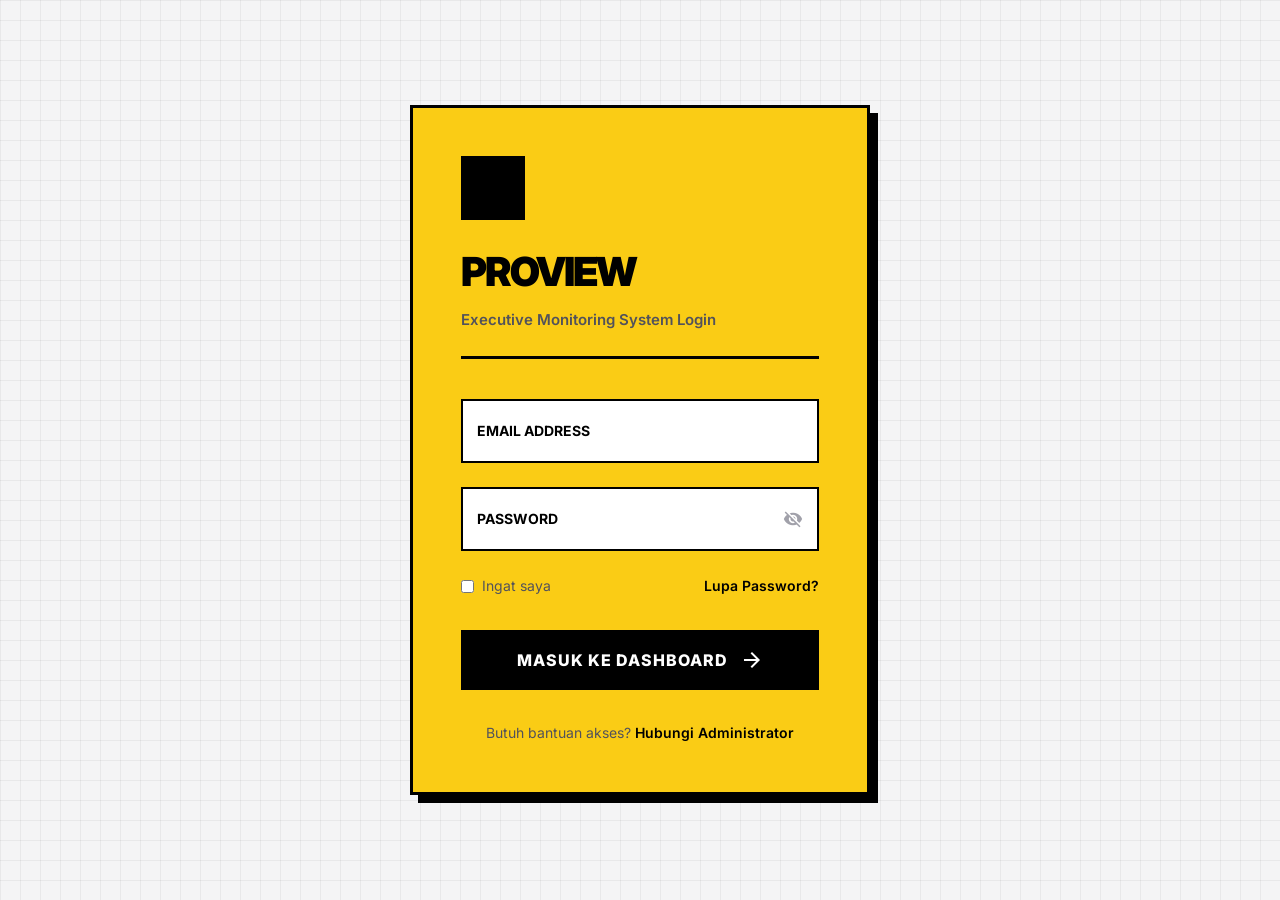
==== index.html @ 0d22e781 "Initial commit: ProView Monitoring Web App UI with Swiss Minimalist Design" ====
<!DOCTYPE html>
<html lang="id">

<head>
    <meta charset="UTF-8">
    <meta name="viewport" content="width=device-width, initial-scale=1.0">
    <title>Login - ProView Monitoring</title>
    <!-- Google Fonts & Icons -->
    <link href="https://fonts.googleapis.com/icon?family=Material+Icons" rel="stylesheet">
    <!-- Custom CSS -->
    <link rel="stylesheet" href="css/style.css">
</head>

<body class="mesh-bg">
    <div class="login-wrapper">
        <div class="login-card-glass">
            <div class="login-header">
                <div class="login-icon-box">
                    <span class="material-icons" style="font-size: 36px;">analytics</span>
                </div>
                <h1 class="login-title">ProView</h1>
                <p class="text-muted">Executive Monitoring System Login</p>
            </div>

            <form id="loginForm" onsubmit="handleLogin(event)">
                <div class="form-floating">
                    <input type="email" id="email" class="form-control" placeholder=" " required>
                    <label for="email">Email Address</label>
                </div>

                <div class="form-floating">
                    <input type="password" id="password" class="form-control" placeholder=" " required>
                    <label for="password">Password</label>
                    <span class="material-icons" style="position: absolute; right: 16px; top: 50%; transform: translateY(-50%); color: var(--text-light); cursor: pointer; font-size: 20px;">visibility_off</span>
                </div>

                <div style="display: flex; justify-content: space-between; align-items: center; margin-bottom: 32px;">
                    <label style="display: flex; align-items: center; gap: 8px; font-size: 14px; color: var(--text-muted); cursor: pointer;">
                        <input type="checkbox" style="accent-color: var(--primary-color);"> Ingat saya
                    </label>
                    <a href="#" style="color: var(--primary-color); font-size: 14px; font-weight: 600;">Lupa Password?</a>
                </div>

                <button type="submit" class="btn-primary">
                    Masuk ke Dashboard
                    <span class="material-icons">arrow_forward</span>
                </button>
            </form>

            <div style="margin-top: 32px; text-align: center; font-size: 14px; color: var(--text-muted);">
                Butuh bantuan akses? <a href="#" style="color: var(--primary-color); font-weight: 600;">Hubungi Administrator</a>
            </div>
        </div>
    </div>

    <script>
        function handleLogin(event) {
            event.preventDefault();
            const button = event.target.querySelector('button');
            const originalText = button.innerHTML;
            
            button.disabled = true;
            button.innerHTML = '<span class="material-icons" style="animation: spin 1s linear infinite;">sync</span> Autentikasi...';
            
            setTimeout(() => {
                window.location.href = 'dashboard.html';
            }, 1200);
        }
    </script>

    <style>
        @keyframes spin {
            from { transform: rotate(0deg); }
            to { transform: rotate(360deg); }
        }
    </style>
</body>

</html>
---- css/style.css ----
/* ProView Monitoring Web App - Swiss Minimalist / Brutalist Design System */
@import url('https://fonts.googleapis.com/css2?family=Inter:wght@400;500;600;700;800&family=JetBrains+Mono:wght@700&display=swap');

:root {
    /* Strict Monochrome Palette with Construction Accent */
    --primary-color: #000000; /* Deep Black */
    --primary-hover: #27272A;
    --primary-light: #E4E4E7;
    --secondary-color: #FACC15; /* Stark Construction Yellow */
    
    /* Functional Colors - High Contrast */
    --success: #16A34A;
    --warning: #EA580C;
    --error: #DC2626;
    --info: #2563EB;

    /* Neutrals */
    --bg-body: #F4F4F5; /* Solid Light Grey */
    --bg-surface: #FFFFFF;
    --text-main: #000000;
    --text-muted: #52525B;
    --text-light: #A1A1AA;
    --border-light: #000000; /* Bold Black Borders */

    /* Brutalist Hard Shadows */
    --shadow-sm: 2px 2px 0px 0px #000000;
    --shadow-md: 4px 4px 0px 0px #000000;
    --shadow-lg: 8px 8px 0px 0px #000000;

    /* Dimensions - Zero Radius for Sharpness */
    --header-height: 80px;
    --sidebar-width: 280px;
    --radius-sm: 0px;
    --radius-md: 0px;
    --radius-lg: 0px;
    --radius-xl: 0px;

    --transition-fast: 0.1s linear;
    --transition-smooth: 0.2s ease-in-out;
}

* {
    margin: 0;
    padding: 0;
    box-sizing: border-box;
}

body {
    font-family: 'Inter', sans-serif;
    background-color: var(--bg-body);
    color: var(--text-main);
    line-height: 1.6;
    -webkit-font-smoothing: antialiased;
    overflow-x: hidden;
}

h1, h2, h3, h4, h5, h6 {
    font-family: 'Inter', sans-serif;
    font-weight: 800;
    text-transform: uppercase;
    letter-spacing: -0.5px;
    color: var(--text-main);
}

a {
    text-decoration: none;
    color: inherit;
    transition: var(--transition-fast);
}

/* Blueprint Grid Background */
.mesh-bg {
    background-color: var(--bg-body);
    background-image: 
        linear-gradient(rgba(0, 0, 0, 0.05) 1px, transparent 1px),
        linear-gradient(90deg, rgba(0, 0, 0, 0.05) 1px, transparent 1px);
    background-size: 20px 20px;
    background-attachment: fixed;
}

/* --- Login Page --- */
.login-wrapper {
    min-height: 100vh;
    display: flex;
    align-items: center;
    justify-content: center;
    position: relative;
}

.login-card-glass {
    width: 100%;
    max-width: 460px;
    padding: 48px;
    background: var(--secondary-color); /* Yellow Background for Login */
    border: 3px solid #000000;
    box-shadow: var(--shadow-lg);
    z-index: 10;
}

.login-header {
    text-align: left;
    margin-bottom: 40px;
    border-bottom: 3px solid #000000;
    padding-bottom: 24px;
}

.login-icon-box {
    width: 64px;
    height: 64px;
    background: #000000;
    display: flex;
    align-items: center;
    justify-content: center;
    margin-bottom: 20px;
    color: var(--secondary-color);
}

.login-title {
    font-size: 40px;
    font-weight: 900;
    letter-spacing: -2px;
    margin-bottom: 4px;
}

.text-muted {
    color: var(--text-muted);
    font-size: 15px;
    font-weight: 600;
}

/* Form Styles */
.form-floating {
    position: relative;
    margin-bottom: 24px;
}

.form-floating input {
    width: 100%;
    height: 64px;
    padding: 28px 16px 8px;
    border: 2px solid #000000;
    background: #FFFFFF;
    font-family: 'JetBrains Mono', monospace;
    font-size: 16px;
    font-weight: 700;
    color: #000000;
    outline: none;
}

.form-floating input:focus {
    background: #FFFFFF;
    box-shadow: var(--shadow-sm);
    transform: translate(-2px, -2px);
}

.form-floating label {
    position: absolute;
    left: 16px;
    top: 50%;
    transform: translateY(-50%);
    font-size: 14px;
    font-weight: 700;
    color: #000000;
    pointer-events: none;
    transition: all 0.1s linear;
    text-transform: uppercase;
}

.form-floating input:focus ~ label,
.form-floating input:not(:placeholder-shown) ~ label {
    top: 18px;
    transform: translateY(-50%) scale(0.8);
    color: #000000;
}

.btn-primary {
    width: 100%;
    height: 60px;
    background: #000000;
    color: white;
    border: 2px solid #000000;
    font-family: 'Inter', sans-serif;
    font-weight: 800;
    text-transform: uppercase;
    font-size: 16px;
    letter-spacing: 1px;
    cursor: pointer;
    display: flex;
    align-items: center;
    justify-content: center;
    gap: 12px;
    transition: all 0.1s;
}

.btn-primary:hover {
    background: #FFFFFF;
    color: #000000;
    box-shadow: var(--shadow-sm);
    transform: translate(-2px, -2px);
}

.btn-secondary {
    background: #FFFFFF;
    color: #000000;
    border: 2px solid #000000;
    padding: 10px 20px;
    font-weight: 700;
    text-transform: uppercase;
    font-size: 12px;
    cursor: pointer;
    box-shadow: var(--shadow-sm);
    transition: all 0.1s;
}

.btn-secondary:hover {
    background: var(--secondary-color);
    transform: translate(-2px, -2px);
    box-shadow: var(--shadow-md);
}

/* --- Dashboard Layout --- */
.dashboard-layout {
    display: flex;
    min-height: 100vh;
}

.sidebar {
    width: var(--sidebar-width);
    background: #FFFFFF;
    display: flex;
    flex-direction: column;
    position: fixed;
    height: 100vh;
    z-index: 50;
    border-right: 3px solid #000000;
}

.sidebar-header {
    height: var(--header-height);
    min-height: var(--header-height);
    max-height: var(--header-height);
    display: flex;
    align-items: center;
    padding: 0 32px;
    gap: 16px;
    border-bottom: 3px solid #000000;
    background: var(--secondary-color);
}

.sidebar-logo {
    width: 40px;
    min-width: 40px;
    height: 40px;
    min-height: 40px;
    background: #000000;
    padding: 6px;
    overflow: hidden;
    display: flex;
    align-items: center;
    justify-content: center;
}

.sidebar-logo img {
    width: 100%;
    height: 100%;
    object-fit: contain;
    filter: invert(1);
}

.sidebar-header h3 {
    font-size: 24px;
    color: #000000;
    font-weight: 900;
    letter-spacing: -1px;
}

.nav-links {
    padding: 24px 16px;
    flex: 1;
    display: flex;
    flex-direction: column;
    overflow-y: auto;
}

.nav-group-label {
    padding: 0 16px;
    margin: 24px 0 12px;
    font-size: 11px;
    font-weight: 800;
    color: #000000;
    text-transform: uppercase;
    letter-spacing: 2px;
    border-bottom: 2px solid #000000;
    padding-bottom: 8px;
}

.nav-link {
    display: flex;
    align-items: center;
    gap: 12px;
    padding: 14px 20px;
    color: var(--text-muted);
    margin-bottom: 8px;
    font-weight: 700;
    font-size: 14px;
    border: 2px solid transparent;
    text-transform: uppercase;
}

.nav-link:hover {
    color: #000000;
    border: 2px solid #000000;
    background: #FFFFFF;
    box-shadow: var(--shadow-sm);
    transform: translate(-2px, -2px);
}

.nav-link.active {
    background: #000000;
    color: #FFFFFF;
    border: 2px solid #000000;
}

.nav-link.active .material-icons {
    color: var(--secondary-color);
}

.main-content {
    flex: 1;
    margin-left: var(--sidebar-width);
    min-height: 100vh;
    display: flex;
    flex-direction: column;
}

.top-navbar {
    height: var(--header-height);
    min-height: var(--header-height);
    max-height: var(--header-height);
    background: #FFFFFF;
    border-bottom: 3px solid #000000;
    position: sticky;
    top: 0;
    z-index: 100;
    display: flex;
    align-items: center;
    justify-content: space-between;
    padding: 0 40px;
}

.dashboard-padding {
    padding: 40px;
}

/* Stats Cards */
.stats-grid {
    display: grid;
    grid-template-columns: repeat(4, 1fr);
    gap: 24px;
    margin-bottom: 32px;
}

.stat-card-premium {
    background: #FFFFFF;
    padding: 24px;
    border: 3px solid #000000;
    box-shadow: var(--shadow-md);
}

.stat-card-premium:hover {
    transform: translate(-4px, -4px);
    box-shadow: var(--shadow-lg);
}

.stat-header {
    display: flex;
    justify-content: space-between;
    align-items: flex-start;
    margin-bottom: 16px;
}

.stat-icon {
    width: 48px;
    height: 48px;
    background: #000000;
    color: var(--secondary-color);
    display: flex;
    align-items: center;
    justify-content: center;
    border: 2px solid #000000;
}

.stat-val {
    font-family: 'JetBrains Mono', monospace;
    font-size: 36px;
    font-weight: 800;
    letter-spacing: -2px;
    color: #000000;
}

.stat-label {
    font-size: 13px;
    color: #000000;
    font-weight: 800;
    text-transform: uppercase;
}

/* Map & Grid Layout */
.content-grid {
    display: grid;
    grid-template-columns: 1.5fr 1fr;
    gap: 24px;
}

.card {
    background: #FFFFFF;
    border: 3px solid #000000;
    padding: 24px;
    box-shadow: var(--shadow-md);
}

.card-header {
    display: flex;
    justify-content: space-between;
    align-items: center;
    margin-bottom: 24px;
    border-bottom: 3px solid #000000;
    padding-bottom: 16px;
}

.badge {
    padding: 6px 12px;
    font-size: 11px;
    font-weight: 800;
    text-transform: uppercase;
    border: 2px solid #000000;
    background: #FFFFFF;
    color: #000000;
    box-shadow: 2px 2px 0px 0px #000000;
}

.badge.success { background: var(--success); color: white; }
.badge.warning { background: var(--warning); color: black; }
.badge.error { background: var(--error); color: white; }
.badge.info { background: var(--info); color: white; }

/* Tables */
table {
    width: 100%;
    border-collapse: collapse;
}

th {
    padding: 16px 24px;
    font-size: 12px;
    font-weight: 800;
    color: #000000;
    text-transform: uppercase;
    border-bottom: 3px solid #000000;
    background: var(--primary-light);
}

td {
    padding: 20px 24px;
    font-size: 14px;
    border-bottom: 2px solid #E4E4E7;
    color: #000000;
}

tr:hover td {
    background: #F4F4F5;
}

/* Icons */
.material-icons {
    font-family: 'Material Icons';
    font-weight: normal;
    font-style: normal;
    font-size: 24px;
    display: inline-block;
    line-height: 1;
    text-transform: none;
    letter-spacing: normal;
    word-wrap: normal;
    white-space: nowrap;
    direction: ltr;
    -webkit-font-smoothing: antialiased;
    text-rendering: optimizeLegibility;
    -moz-osx-font-smoothing: grayscale;
    font-feature-settings: 'liga';
}
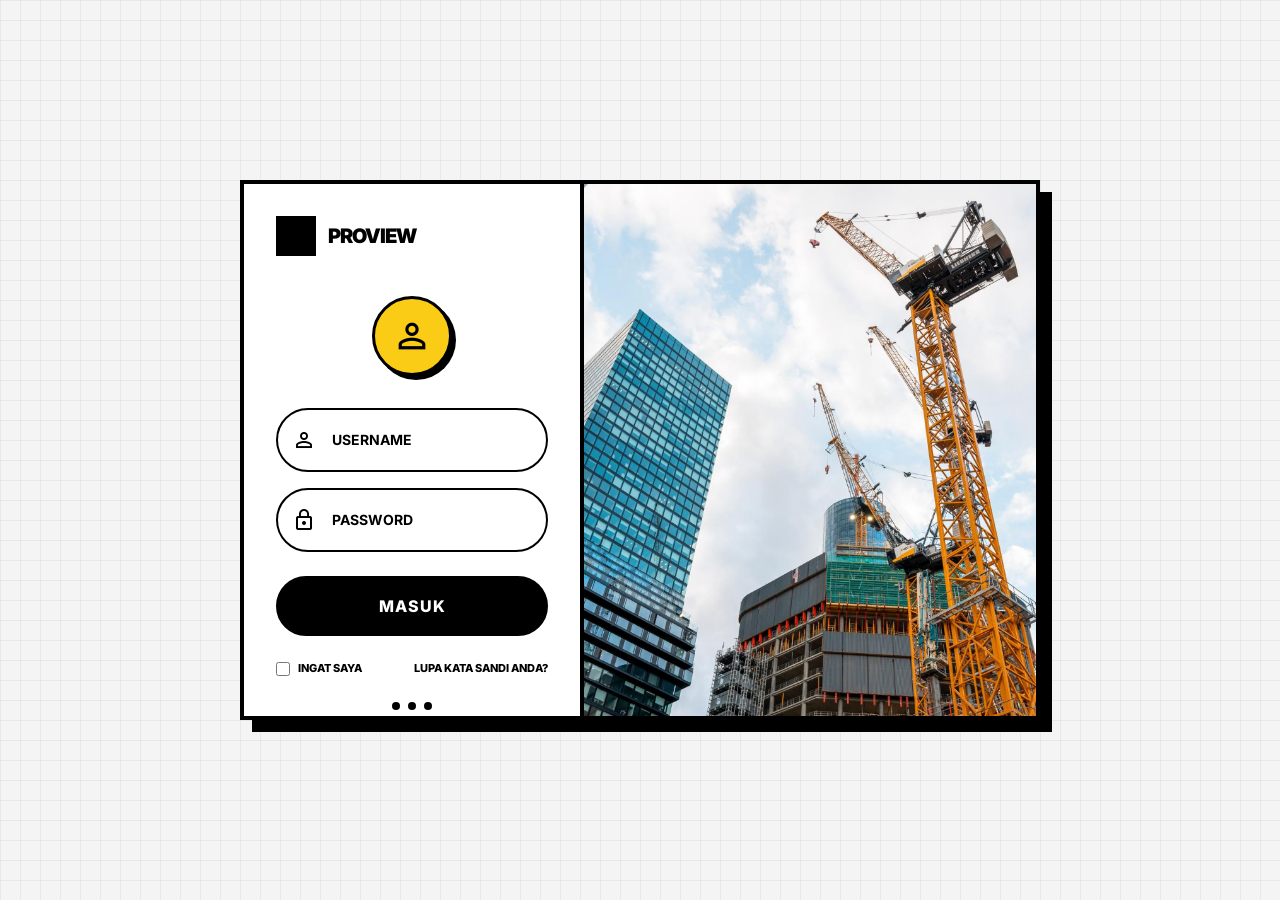
==== commit 7d1e76ab: "feat: complete indonesian localization and add vendor performance module" ====
--- a/index.html
+++ b/index.html
@@ -12,43 +12,75 @@
 </head>
 
 <body class="mesh-bg">
-    <div class="login-wrapper">
-        <div class="login-card-glass">
-            <div class="login-header">
-                <div class="login-icon-box">
-                    <span class="material-icons" style="font-size: 36px;">analytics</span>
+    <div class="login-wrapper" style="padding: 24px;">
+        <div class="split-login-container">
+            <!-- Left Side: Login Form -->
+            <div class="split-login-left">
+                <!-- Logo -->
+                <div style="display: flex; align-items: center; gap: 12px; margin-bottom: 40px;">
+                    <div class="login-icon-box" style="width: 40px; height: 40px; margin-bottom: 0;">
+                        <span class="material-icons" style="font-size: 24px;">analytics</span>
+                    </div>
+                    <span
+                        style="font-weight: 900; font-size: 20px; letter-spacing: -1px; text-transform: uppercase;">ProView</span>
                 </div>
-                <h1 class="login-title">ProView</h1>
-                <p class="text-muted">Executive Monitoring System Login</p>
+
+                <!-- Avatar Icon -->
+                <div style="display: flex; justify-content: center; margin-bottom: 32px;">
+                    <div
+                        style="width: 80px; height: 80px; border: 3px solid #000000; border-radius: 50%; display: flex; align-items: center; justify-content: center; background: var(--secondary-color); box-shadow: 4px 4px 0px 0px #000000;">
+                        <span class="material-icons" style="font-size: 40px; color: #000000;">person_outline</span>
+                    </div>
+                </div>
+
+                <form id="loginForm" onsubmit="handleLogin(event)"
+                    style="flex: 1; display: flex; flex-direction: column; justify-content: center;">
+                    <div class="form-floating" style="margin-bottom: 16px;">
+                        <span class="material-icons"
+                            style="position: absolute; left: 16px; top: 50%; transform: translateY(-50%); z-index: 10;">person_outline</span>
+                        <input type="text" id="username" class="form-control" placeholder=" " required
+                            style="padding-left: 56px; border-radius: 40px;">
+                        <label for="username" style="left: 56px;">USERNAME</label>
+                    </div>
+
+                    <div class="form-floating" style="margin-bottom: 24px;">
+                        <span class="material-icons"
+                            style="position: absolute; left: 16px; top: 50%; transform: translateY(-50%); z-index: 10;">lock_outline</span>
+                        <input type="password" id="password" class="form-control" placeholder=" " required
+                            style="padding-left: 56px; border-radius: 40px;">
+                        <label for="password" style="left: 56px;">PASSWORD</label>
+                    </div>
+
+                    <button type="submit" class="btn-primary" style="margin-bottom: 24px; border-radius: 40px;">
+                        MASUK
+                    </button>
+
+                    <div
+                        style="display: flex; justify-content: space-between; align-items: center; margin-bottom: 24px;">
+                        <label
+                            style="display: flex; align-items: center; gap: 8px; font-size: 11px; font-weight: 800; color: #000000; cursor: pointer; text-transform: uppercase;">
+                            <input type="checkbox"
+                                style="accent-color: #000000; width: 14px; height: 14px; border: 2px solid #000000;">
+                            Ingat saya
+                        </label>
+                        <a href="#"
+                            style="color: #000000; font-size: 11px; font-weight: 800; text-decoration: none; text-transform: uppercase;">Lupa
+                            kata sandi Anda?</a>
+                    </div>
+                </form>
+
+                <!-- Dots at bottom -->
+                <div style="display: flex; justify-content: center; gap: 8px; margin-top: auto;">
+                    <div style="width: 8px; height: 8px; background: #000000; border-radius: 50%;"></div>
+                    <div style="width: 8px; height: 8px; background: #000000; border-radius: 50%;"></div>
+                    <div style="width: 8px; height: 8px; background: #000000; border-radius: 50%;"></div>
+                </div>
             </div>
 
-            <form id="loginForm" onsubmit="handleLogin(event)">
-                <div class="form-floating">
-                    <input type="email" id="email" class="form-control" placeholder=" " required>
-                    <label for="email">Email Address</label>
-                </div>
-
-                <div class="form-floating">
-                    <input type="password" id="password" class="form-control" placeholder=" " required>
-                    <label for="password">Password</label>
-                    <span class="material-icons" style="position: absolute; right: 16px; top: 50%; transform: translateY(-50%); color: var(--text-light); cursor: pointer; font-size: 20px;">visibility_off</span>
-                </div>
-
-                <div style="display: flex; justify-content: space-between; align-items: center; margin-bottom: 32px;">
-                    <label style="display: flex; align-items: center; gap: 8px; font-size: 14px; color: var(--text-muted); cursor: pointer;">
-                        <input type="checkbox" style="accent-color: var(--primary-color);"> Ingat saya
-                    </label>
-                    <a href="#" style="color: var(--primary-color); font-size: 14px; font-weight: 600;">Lupa Password?</a>
-                </div>
-
-                <button type="submit" class="btn-primary">
-                    Masuk ke Dashboard
-                    <span class="material-icons">arrow_forward</span>
-                </button>
-            </form>
-
-            <div style="margin-top: 32px; text-align: center; font-size: 14px; color: var(--text-muted);">
-                Butuh bantuan akses? <a href="#" style="color: var(--primary-color); font-weight: 600;">Hubungi Administrator</a>
+            <!-- Right Side: Hero -->
+            <div class="split-login-right">
+                <img src="assets/user_img_1.jpg" alt="Construction Background"
+                    style="width: 100%; height: 100%; object-fit: cover;">
             </div>
         </div>
     </div>
@@ -58,10 +90,10 @@
             event.preventDefault();
             const button = event.target.querySelector('button');
             const originalText = button.innerHTML;
-            
+
             button.disabled = true;
-            button.innerHTML = '<span class="material-icons" style="animation: spin 1s linear infinite;">sync</span> Autentikasi...';
-            
+            button.innerHTML = '<span class="material-icons" style="animation: spin 1s linear infinite;">sync</span> AUTENTIKASI...';
+
             setTimeout(() => {
                 window.location.href = 'dashboard.html';
             }, 1200);
@@ -70,10 +102,15 @@
 
     <style>
         @keyframes spin {
-            from { transform: rotate(0deg); }
-            to { transform: rotate(360deg); }
+            from {
+                transform: rotate(0deg);
+            }
+
+            to {
+                transform: rotate(360deg);
+            }
         }
     </style>
 </body>
 
-</html>
+</html>
--- a/css/style.css
+++ b/css/style.css
@@ -85,6 +85,60 @@
     align-items: center;
     justify-content: center;
     position: relative;
+}
+
+.split-login-container {
+    display: flex;
+    width: 60%;
+    min-width: 800px;
+    max-width: 1000px;
+    height: 60vh;
+    min-height: 540px;
+    background: #FFFFFF;
+    border: 4px solid #000000;
+    box-shadow: 12px 12px 0px 0px #000000;
+    overflow: hidden;
+}
+
+.split-login-left {
+    flex: 0 0 340px;
+    padding: 32px;
+    display: flex;
+    flex-direction: column;
+    background: #FFFFFF;
+    border-right: 4px solid #000000;
+    z-index: 20;
+}
+
+.split-login-right {
+    flex: 1;
+    position: relative;
+    padding: 0;
+    display: flex;
+    flex-direction: column;
+    justify-content: center;
+    overflow: hidden;
+    background: #000000;
+}
+
+/* Make it responsive */
+@media (max-width: 1024px) {
+    .split-login-container {
+        flex-direction: column;
+        width: 90%;
+        min-width: 0;
+        height: auto;
+        min-height: auto;
+    }
+    .split-login-left {
+        flex: 1;
+        width: 100%;
+        border-right: none;
+        border-bottom: 4px solid #000000;
+    }
+    .split-login-right {
+        min-height: 400px;
+    }
 }
 
 .login-card-glass {
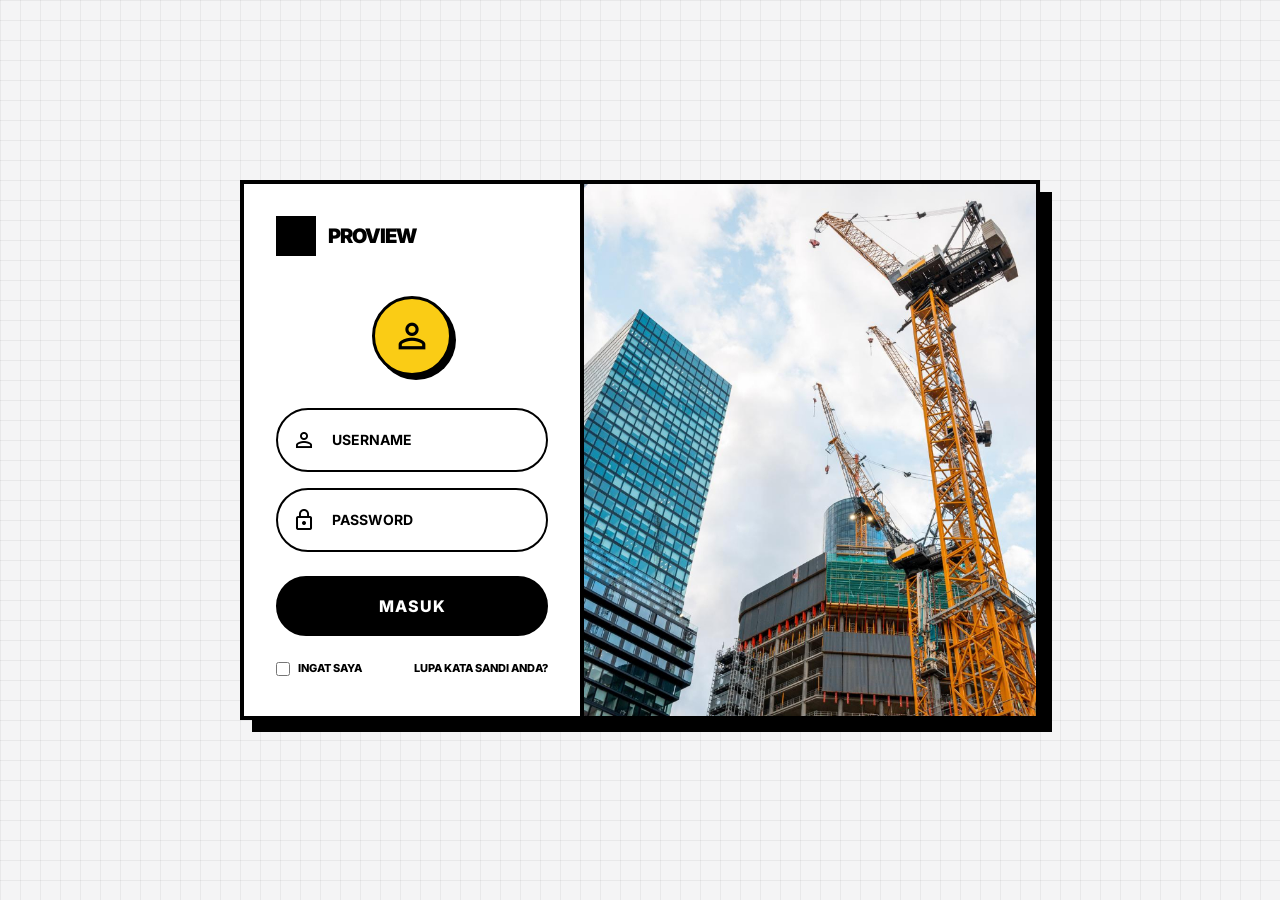
==== commit 06ad4076: "feat: add static auth for github pages demo" ====
--- a/index.html
+++ b/index.html
@@ -69,12 +69,7 @@
                     </div>
                 </form>
 
-                <!-- Dots at bottom -->
-                <div style="display: flex; justify-content: center; gap: 8px; margin-top: auto;">
-                    <div style="width: 8px; height: 8px; background: #000000; border-radius: 50%;"></div>
-                    <div style="width: 8px; height: 8px; background: #000000; border-radius: 50%;"></div>
-                    <div style="width: 8px; height: 8px; background: #000000; border-radius: 50%;"></div>
-                </div>
+
             </div>
 
             <!-- Right Side: Hero -->
@@ -88,6 +83,16 @@
     <script>
         function handleLogin(event) {
             event.preventDefault();
+            
+            const usernameInput = document.getElementById('username').value;
+            const passwordInput = document.getElementById('password').value;
+            
+            // Hardcoded credentials for GitHub Pages demo
+            if (usernameInput !== 'admin' || passwordInput !== 'admin123') {
+                alert('Akses Ditolak: Username atau Password salah. (Gunakan admin / admin123)');
+                return;
+            }
+
             const button = event.target.querySelector('button');
             const originalText = button.innerHTML;
 
